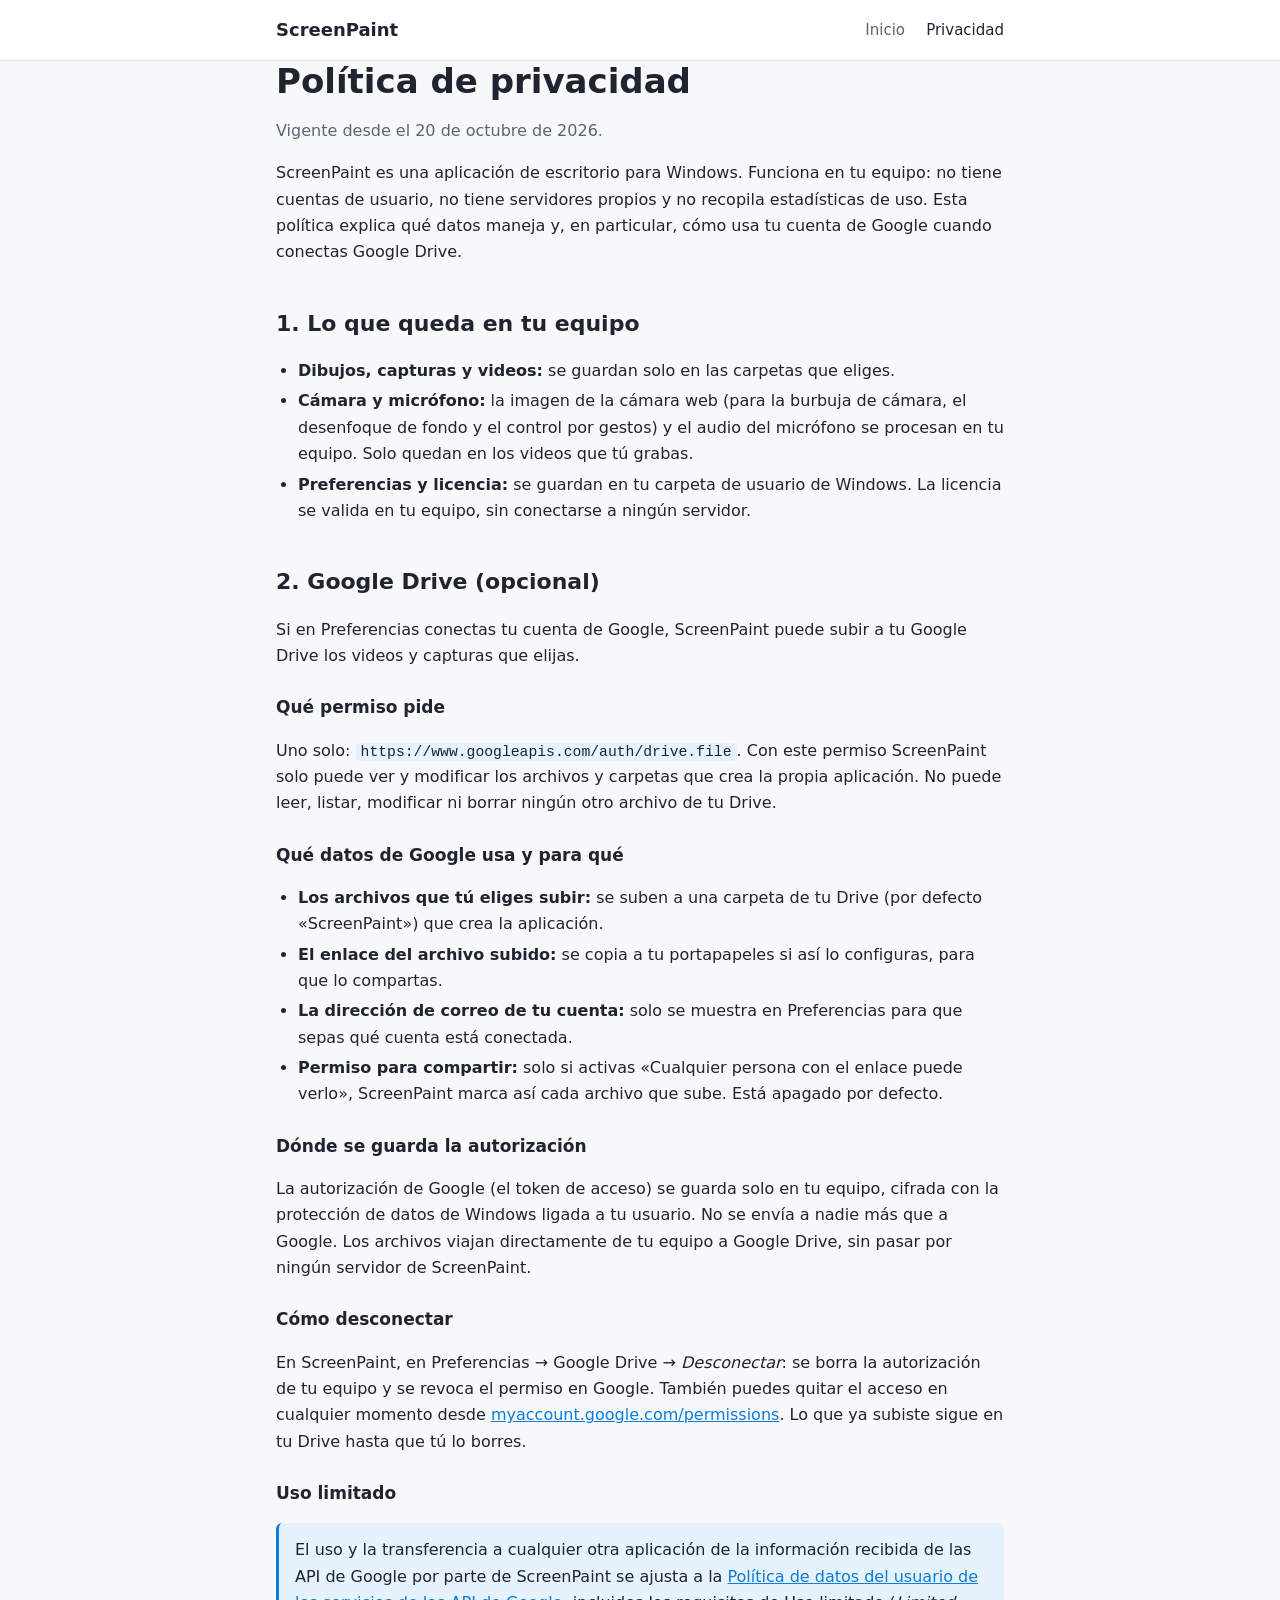
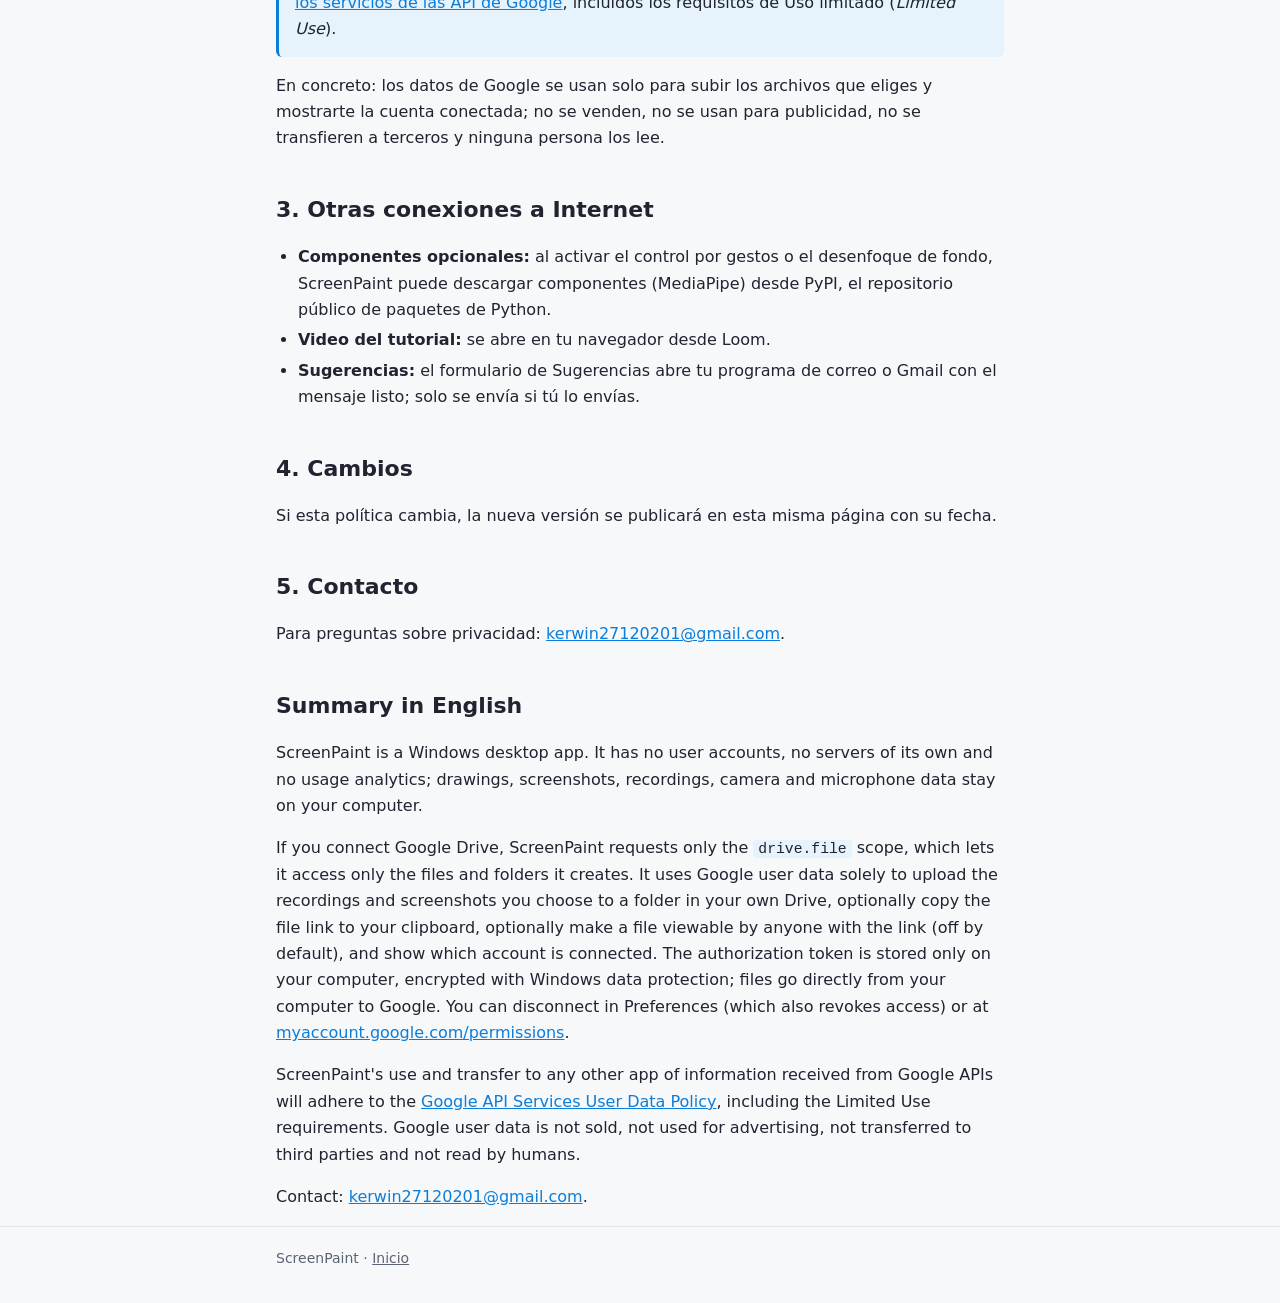
==== privacidad.html @ 5ec370f5 "Pagina principal y politica de privacidad de ScreenPaint Co-Authored-By: Claude Opus 5.5 <noreply@an" ====
<!doctype html>
<html lang="es">
<head>
  <meta charset="utf-8">
  <meta name="viewport" content="width=device-width, initial-scale=1">
  <title>Política de privacidad · ScreenPaint</title>
  <meta name="description" content="Qué datos usa ScreenPaint y cómo usa Google Drive.">
  <link rel="stylesheet" href="style.css">
</head>
<body>
  <header class="site">
    <div class="wrap">
      <a class="brand" href="./">ScreenPaint</a>
      <nav>
        <a href="./">Inicio</a>
        <a href="privacidad.html" aria-current="page">Privacidad</a>
      </nav>
    </div>
  </header>

  <main class="wrap">
    <h1>Política de privacidad</h1>
    <p class="muted">Vigente desde el 20 de octubre de 2026.</p>

    <p>ScreenPaint es una aplicación de escritorio para Windows. Funciona en tu equipo: no tiene cuentas de usuario, no tiene servidores propios y no recopila estadísticas de uso. Esta política explica qué datos maneja y, en particular, cómo usa tu cuenta de Google cuando conectas Google Drive.</p>

    <h2>1. Lo que queda en tu equipo</h2>
    <ul>
      <li><strong>Dibujos, capturas y videos:</strong> se guardan solo en las carpetas que eliges.</li>
      <li><strong>Cámara y micrófono:</strong> la imagen de la cámara web (para la burbuja de cámara, el desenfoque de fondo y el control por gestos) y el audio del micrófono se procesan en tu equipo. Solo quedan en los videos que tú grabas.</li>
      <li><strong>Preferencias y licencia:</strong> se guardan en tu carpeta de usuario de Windows. La licencia se valida en tu equipo, sin conectarse a ningún servidor.</li>
    </ul>

    <h2>2. Google Drive (opcional)</h2>
    <p>Si en Preferencias conectas tu cuenta de Google, ScreenPaint puede subir a tu Google Drive los videos y capturas que elijas.</p>

    <h3>Qué permiso pide</h3>
    <p>Uno solo: <code>https://www.googleapis.com/auth/drive.file</code>. Con este permiso ScreenPaint solo puede ver y modificar los archivos y carpetas que crea la propia aplicación. No puede leer, listar, modificar ni borrar ningún otro archivo de tu Drive.</p>

    <h3>Qué datos de Google usa y para qué</h3>
    <ul>
      <li><strong>Los archivos que tú eliges subir:</strong> se suben a una carpeta de tu Drive (por defecto «ScreenPaint») que crea la aplicación.</li>
      <li><strong>El enlace del archivo subido:</strong> se copia a tu portapapeles si así lo configuras, para que lo compartas.</li>
      <li><strong>La dirección de correo de tu cuenta:</strong> solo se muestra en Preferencias para que sepas qué cuenta está conectada.</li>
      <li><strong>Permiso para compartir:</strong> solo si activas «Cualquier persona con el enlace puede verlo», ScreenPaint marca así cada archivo que sube. Está apagado por defecto.</li>
    </ul>

    <h3>Dónde se guarda la autorización</h3>
    <p>La autorización de Google (el token de acceso) se guarda solo en tu equipo, cifrada con la protección de datos de Windows ligada a tu usuario. No se envía a nadie más que a Google. Los archivos viajan directamente de tu equipo a Google Drive, sin pasar por ningún servidor de ScreenPaint.</p>

    <h3>Cómo desconectar</h3>
    <p>En ScreenPaint, en Preferencias → Google Drive → <em>Desconectar</em>: se borra la autorización de tu equipo y se revoca el permiso en Google. También puedes quitar el acceso en cualquier momento desde <a href="https://myaccount.google.com/permissions">myaccount.google.com/permissions</a>. Lo que ya subiste sigue en tu Drive hasta que tú lo borres.</p>

    <h3>Uso limitado</h3>
    <div class="note">
      El uso y la transferencia a cualquier otra aplicación de la información recibida de las API de Google por parte de ScreenPaint se ajusta a la <a href="https://developers.google.com/terms/api-services-user-data-policy">Política de datos del usuario de los servicios de las API de Google</a>, incluidos los requisitos de Uso limitado (<em>Limited Use</em>).
    </div>
    <p>En concreto: los datos de Google se usan solo para subir los archivos que eliges y mostrarte la cuenta conectada; no se venden, no se usan para publicidad, no se transfieren a terceros y ninguna persona los lee.</p>

    <h2>3. Otras conexiones a Internet</h2>
    <ul>
      <li><strong>Componentes opcionales:</strong> al activar el control por gestos o el desenfoque de fondo, ScreenPaint puede descargar componentes (MediaPipe) desde PyPI, el repositorio público de paquetes de Python.</li>
      <li><strong>Video del tutorial:</strong> se abre en tu navegador desde Loom.</li>
      <li><strong>Sugerencias:</strong> el formulario de Sugerencias abre tu programa de correo o Gmail con el mensaje listo; solo se envía si tú lo envías.</li>
    </ul>

    <h2>4. Cambios</h2>
    <p>Si esta política cambia, la nueva versión se publicará en esta misma página con su fecha.</p>

    <h2>5. Contacto</h2>
    <p>Para preguntas sobre privacidad: <a href="mailto:kerwin27120201@gmail.com">kerwin27120201@gmail.com</a>.</p>

    <h2 id="english" lang="en">Summary in English</h2>
    <div lang="en">
      <p>ScreenPaint is a Windows desktop app. It has no user accounts, no servers of its own and no usage analytics; drawings, screenshots, recordings, camera and microphone data stay on your computer.</p>
      <p>If you connect Google Drive, ScreenPaint requests only the <code>drive.file</code> scope, which lets it access only the files and folders it creates. It uses Google user data solely to upload the recordings and screenshots you choose to a folder in your own Drive, optionally copy the file link to your clipboard, optionally make a file viewable by anyone with the link (off by default), and show which account is connected. The authorization token is stored only on your computer, encrypted with Windows data protection; files go directly from your computer to Google. You can disconnect in Preferences (which also revokes access) or at <a href="https://myaccount.google.com/permissions">myaccount.google.com/permissions</a>.</p>
      <p>ScreenPaint's use and transfer to any other app of information received from Google APIs will adhere to the <a href="https://developers.google.com/terms/api-services-user-data-policy">Google API Services User Data Policy</a>, including the Limited Use requirements. Google user data is not sold, not used for advertising, not transferred to third parties and not read by humans.</p>
      <p>Contact: <a href="mailto:kerwin27120201@gmail.com">kerwin27120201@gmail.com</a>.</p>
    </div>
  </main>

  <footer class="site">
    <div class="wrap">
      ScreenPaint · <a href="./">Inicio</a>
    </div>
  </footer>
</body>
</html>
---- style.css ----
:root {
  --bg: #f7f8fa;
  --surface: #ffffff;
  --text: #1f2430;
  --muted: #5b6475;
  --border: #e3e6ec;
  --accent: #0b7dda;
  --accent-soft: #e6f2fc;
}

@media (prefers-color-scheme: dark) {
  :root {
    --bg: #0f172a;
    --surface: #151e33;
    --text: #e4e7eb;
    --muted: #9aa3b5;
    --border: #26314b;
    --accent: #38bdf8;
    --accent-soft: #10263d;
  }
}

* { box-sizing: border-box; }

body {
  margin: 0;
  background: var(--bg);
  color: var(--text);
  font: 16px/1.65 "Segoe UI", system-ui, -apple-system, Roboto, Arial, sans-serif;
}

a { color: var(--accent); }

.wrap {
  max-width: 760px;
  margin: 0 auto;
  padding: 0 16px;
}

header.site {
  border-bottom: 1px solid var(--border);
  background: var(--surface);
}

header.site .wrap {
  display: flex;
  align-items: center;
  justify-content: space-between;
  gap: 16px;
  min-height: 60px;
}

.brand {
  font-weight: 700;
  font-size: 18px;
  color: var(--text);
  text-decoration: none;
}

nav a {
  margin-left: 16px;
  color: var(--muted);
  text-decoration: none;
  font-size: 15px;
}

nav a:hover, nav a[aria-current="page"] { color: var(--text); }

main { padding: 40px 0 56px; }

h1 { font-size: 34px; line-height: 1.2; margin: 0 0 12px; }
h2 { font-size: 22px; margin: 40px 0 10px; }
h3 { font-size: 17px; margin: 24px 0 6px; }

.lead { font-size: 19px; color: var(--muted); margin: 0 0 8px; }
.muted { color: var(--muted); }

.cards {
  display: grid;
  grid-template-columns: repeat(auto-fit, minmax(210px, 1fr));
  gap: 12px;
  margin-top: 16px;
}

.card {
  background: var(--surface);
  border: 1px solid var(--border);
  border-radius: 10px;
  padding: 16px;
}

.card strong { display: block; margin-bottom: 4px; }
.card p { margin: 0; color: var(--muted); font-size: 15px; }

.note {
  background: var(--accent-soft);
  border-left: 3px solid var(--accent);
  border-radius: 6px;
  padding: 14px 16px;
  margin: 16px 0;
}

ul { padding-left: 22px; }
li { margin: 4px 0; }

code {
  font-family: Consolas, "Cascadia Mono", monospace;
  font-size: 0.92em;
  background: var(--accent-soft);
  padding: 1px 5px;
  border-radius: 4px;
  overflow-wrap: anywhere;
}

footer.site {
  border-top: 1px solid var(--border);
  padding: 20px 0 32px;
  color: var(--muted);
  font-size: 14px;
}

footer.site a { color: var(--muted); }

@media (max-width: 520px) {
  h1 { font-size: 28px; }
  nav a { margin-left: 12px; }
}
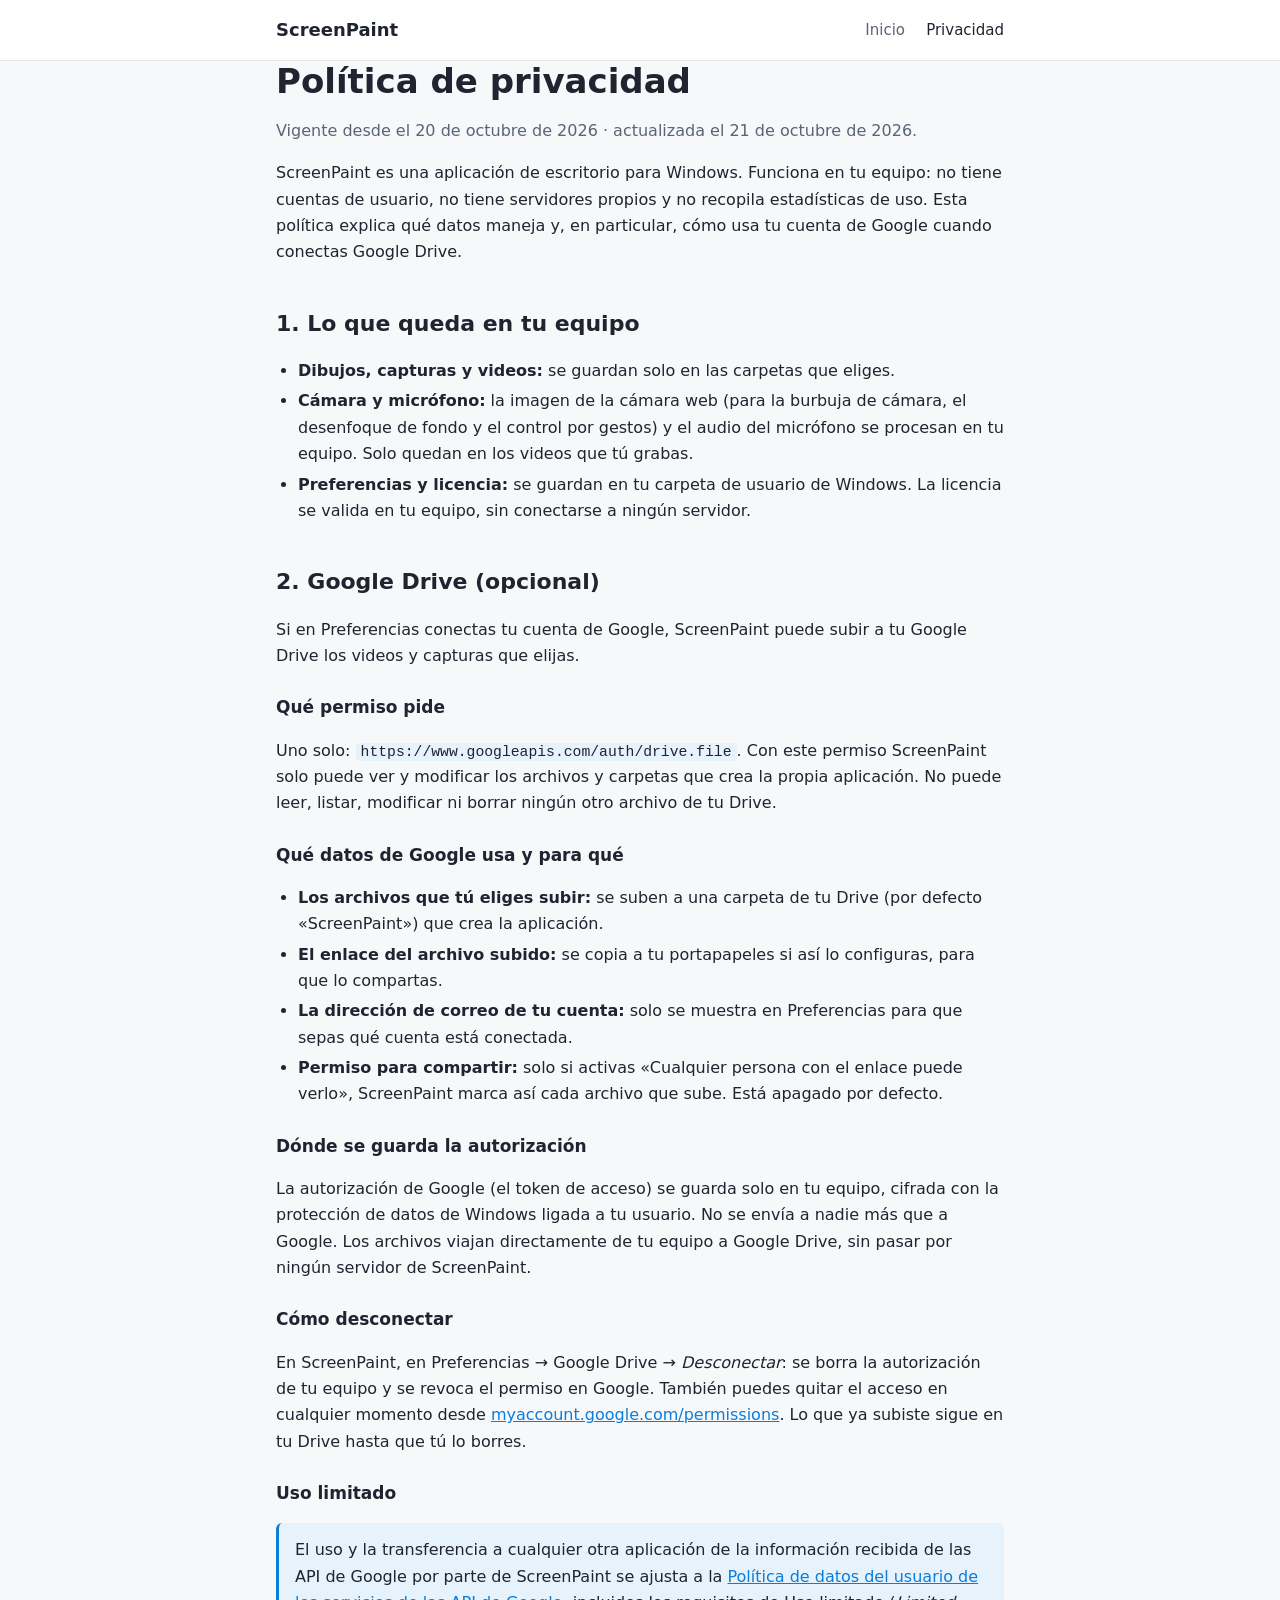
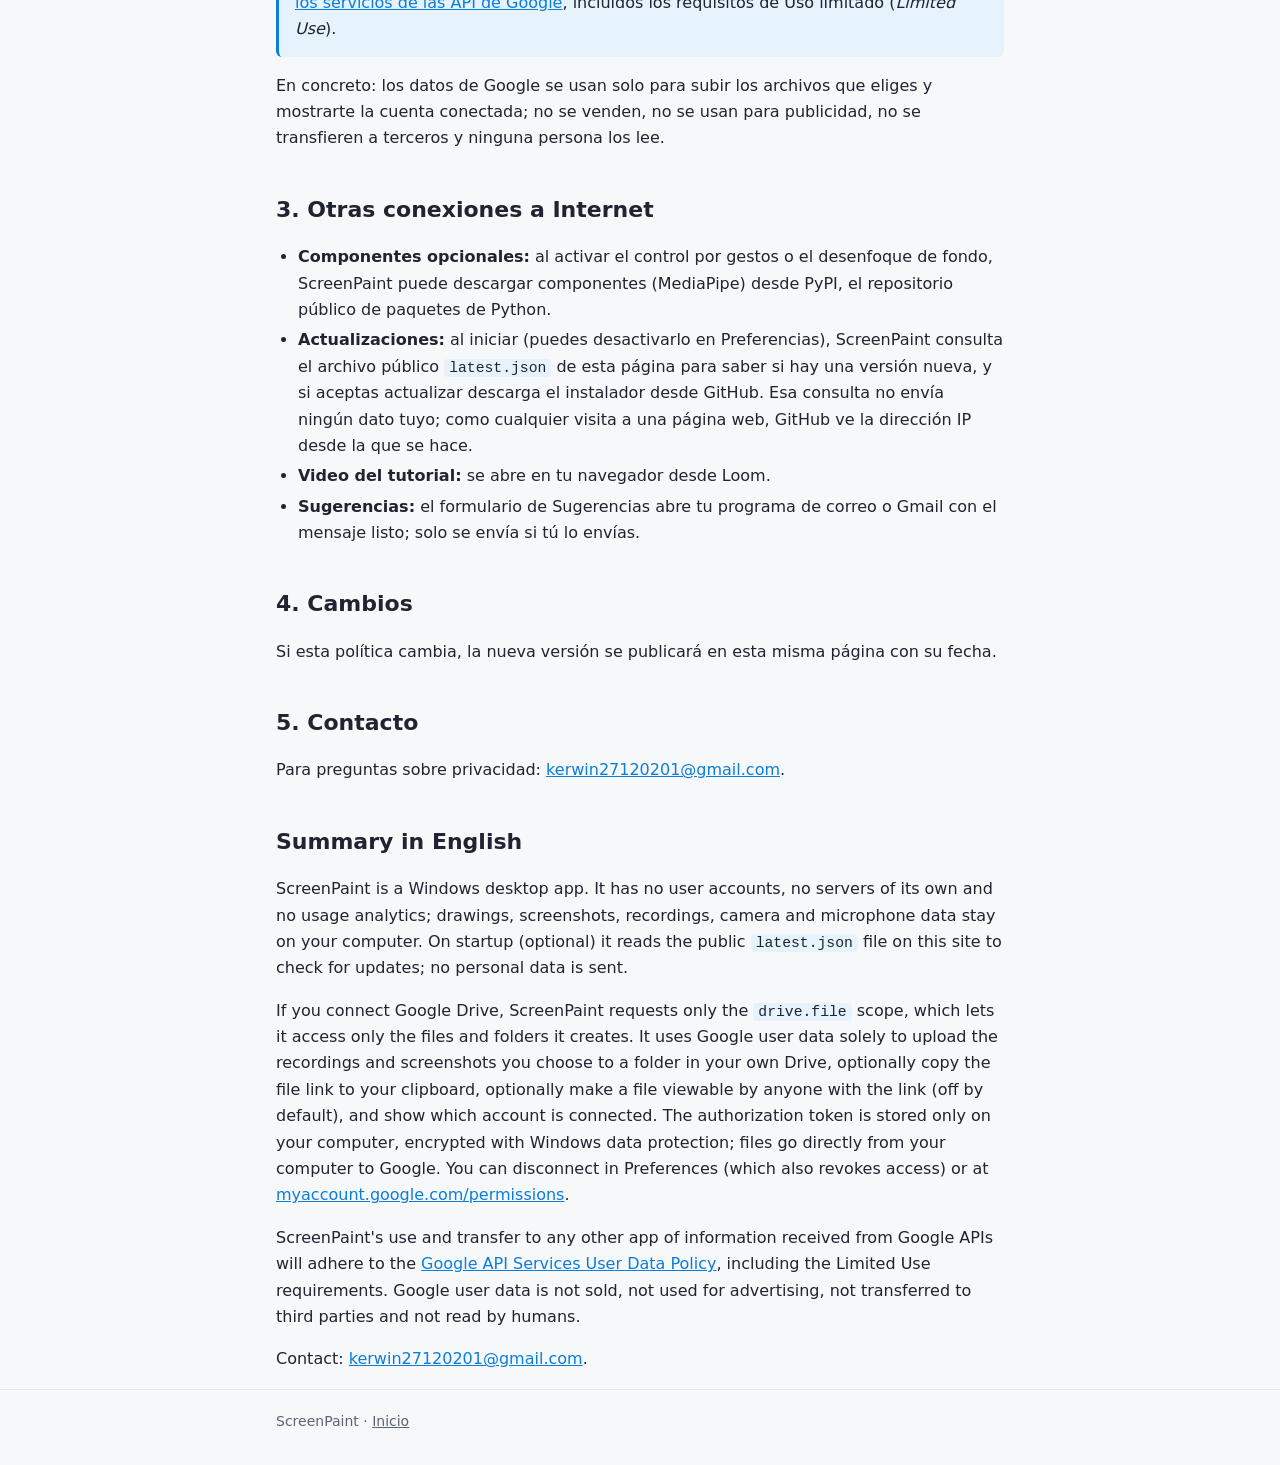
==== commit fe59b2f4: "Seccion Descargar y consulta de actualizaciones en la politica de privacidad Los botones de Windows " ====
--- a/privacidad.html
+++ b/privacidad.html
@@ -20,7 +20,7 @@
 
   <main class="wrap">
     <h1>Política de privacidad</h1>
-    <p class="muted">Vigente desde el 20 de octubre de 2026.</p>
+    <p class="muted">Vigente desde el 20 de octubre de 2026 · actualizada el 21 de octubre de 2026.</p>
 
     <p>ScreenPaint es una aplicación de escritorio para Windows. Funciona en tu equipo: no tiene cuentas de usuario, no tiene servidores propios y no recopila estadísticas de uso. Esta política explica qué datos maneja y, en particular, cómo usa tu cuenta de Google cuando conectas Google Drive.</p>
 
@@ -60,6 +60,7 @@
     <h2>3. Otras conexiones a Internet</h2>
     <ul>
       <li><strong>Componentes opcionales:</strong> al activar el control por gestos o el desenfoque de fondo, ScreenPaint puede descargar componentes (MediaPipe) desde PyPI, el repositorio público de paquetes de Python.</li>
+      <li><strong>Actualizaciones:</strong> al iniciar (puedes desactivarlo en Preferencias), ScreenPaint consulta el archivo público <code>latest.json</code> de esta página para saber si hay una versión nueva, y si aceptas actualizar descarga el instalador desde GitHub. Esa consulta no envía ningún dato tuyo; como cualquier visita a una página web, GitHub ve la dirección IP desde la que se hace.</li>
       <li><strong>Video del tutorial:</strong> se abre en tu navegador desde Loom.</li>
       <li><strong>Sugerencias:</strong> el formulario de Sugerencias abre tu programa de correo o Gmail con el mensaje listo; solo se envía si tú lo envías.</li>
     </ul>
@@ -72,7 +73,7 @@
 
     <h2 id="english" lang="en">Summary in English</h2>
     <div lang="en">
-      <p>ScreenPaint is a Windows desktop app. It has no user accounts, no servers of its own and no usage analytics; drawings, screenshots, recordings, camera and microphone data stay on your computer.</p>
+      <p>ScreenPaint is a Windows desktop app. It has no user accounts, no servers of its own and no usage analytics; drawings, screenshots, recordings, camera and microphone data stay on your computer. On startup (optional) it reads the public <code>latest.json</code> file on this site to check for updates; no personal data is sent.</p>
       <p>If you connect Google Drive, ScreenPaint requests only the <code>drive.file</code> scope, which lets it access only the files and folders it creates. It uses Google user data solely to upload the recordings and screenshots you choose to a folder in your own Drive, optionally copy the file link to your clipboard, optionally make a file viewable by anyone with the link (off by default), and show which account is connected. The authorization token is stored only on your computer, encrypted with Windows data protection; files go directly from your computer to Google. You can disconnect in Preferences (which also revokes access) or at <a href="https://myaccount.google.com/permissions">myaccount.google.com/permissions</a>.</p>
       <p>ScreenPaint's use and transfer to any other app of information received from Google APIs will adhere to the <a href="https://developers.google.com/terms/api-services-user-data-policy">Google API Services User Data Policy</a>, including the Limited Use requirements. Google user data is not sold, not used for advertising, not transferred to third parties and not read by humans.</p>
       <p>Contact: <a href="mailto:kerwin27120201@gmail.com">kerwin27120201@gmail.com</a>.</p>
--- a/style.css
+++ b/style.css
@@ -125,3 +125,21 @@
   h1 { font-size: 28px; }
   nav a { margin-left: 12px; }
 }
+
+.button {
+  display: inline-block;
+  background: var(--accent);
+  color: #ffffff;
+  text-decoration: none;
+  font-weight: 600;
+  padding: 9px 16px;
+  border-radius: 8px;
+}
+
+.button:hover { filter: brightness(1.08); }
+
+@media (prefers-color-scheme: dark) {
+  .button { color: #0f172a; }
+}
+
+.card p.download { margin-top: 12px; }
